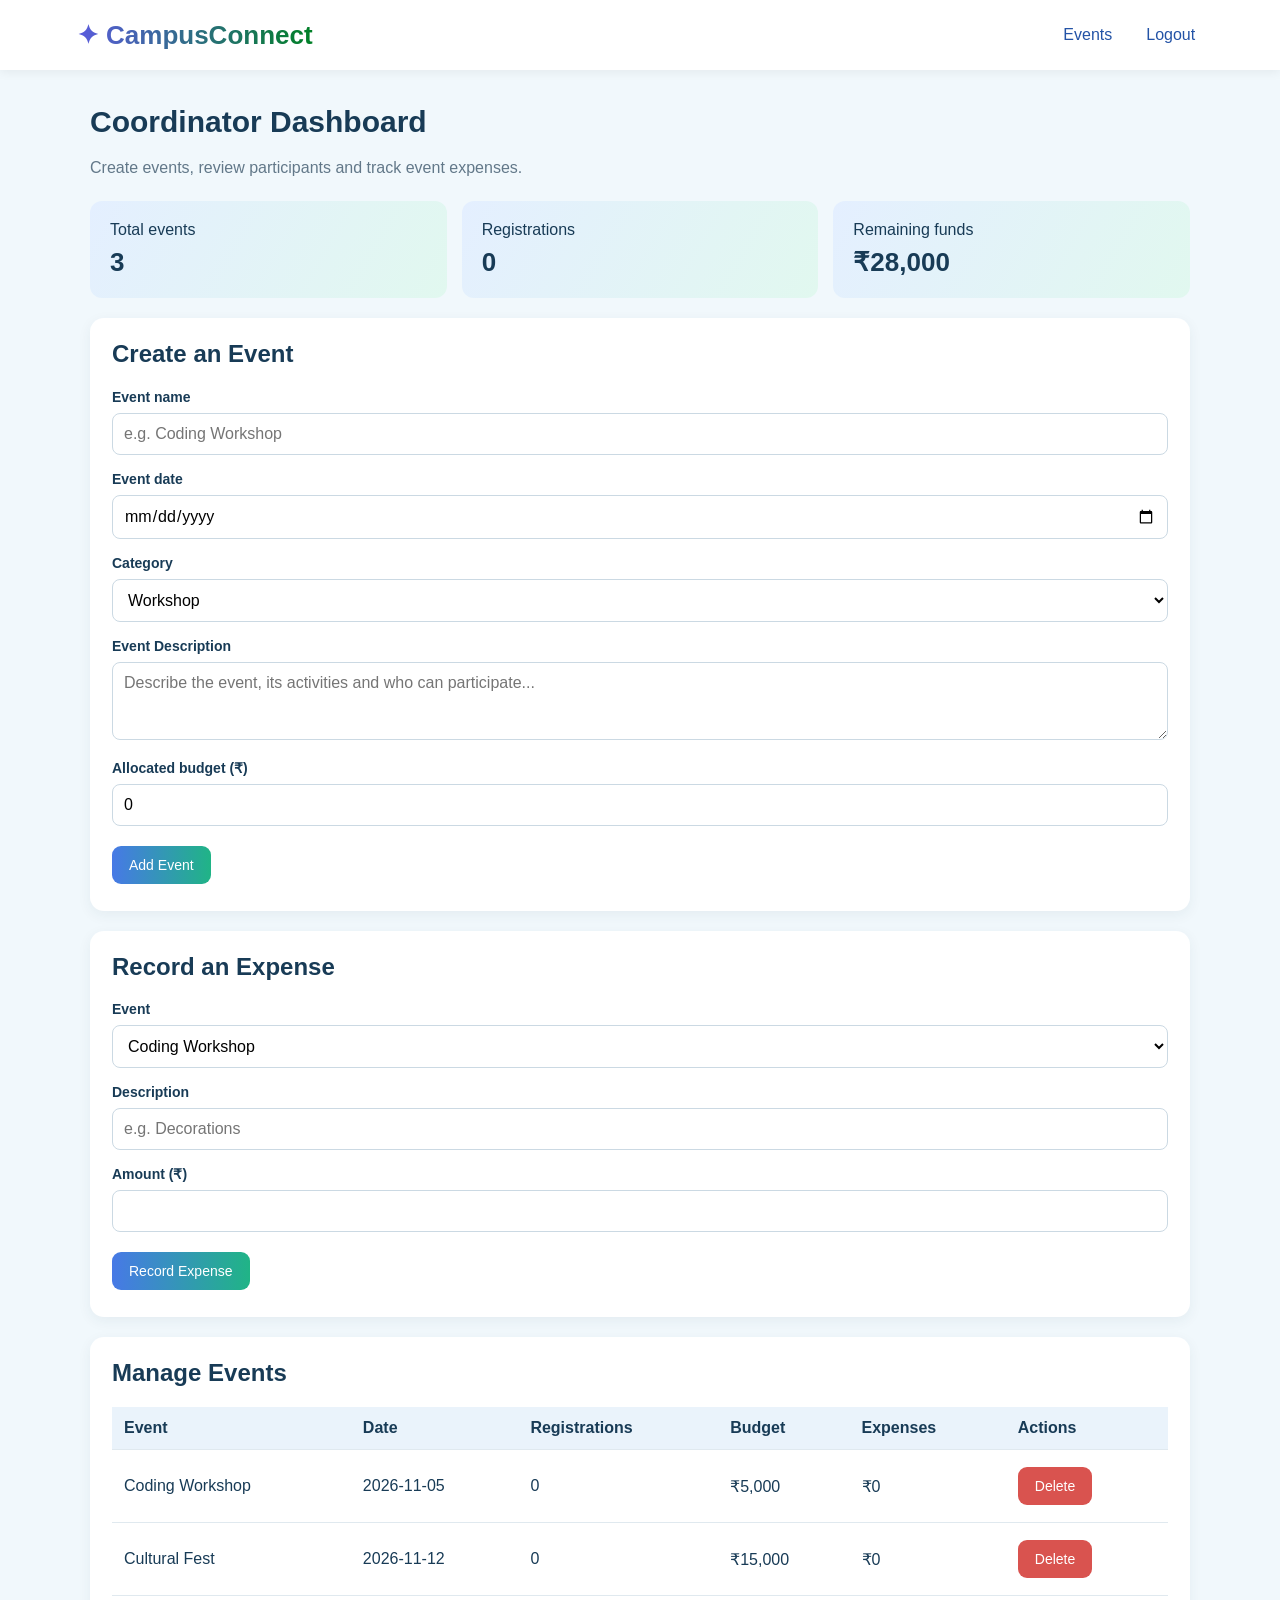
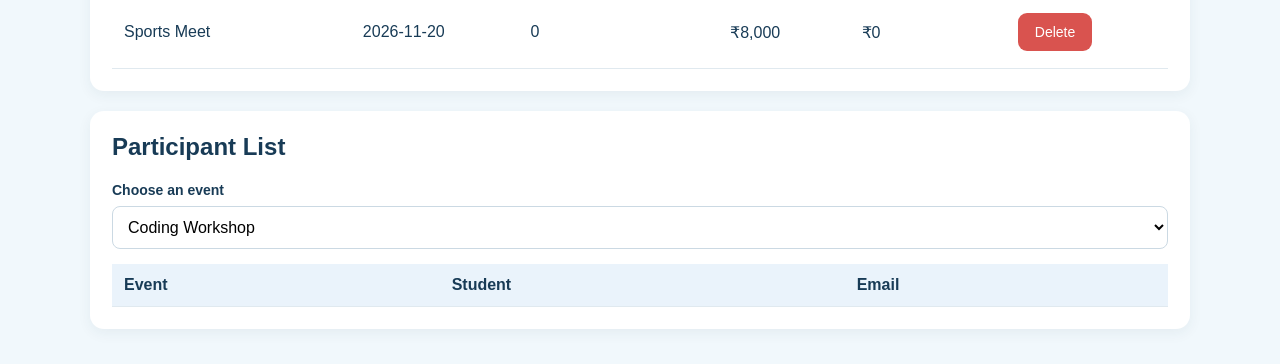
==== CoordinatorDashboard.html @ 4d2fc712 "Upload CampusConnect frontend my firt upload of website" ====
<!DOCTYPE html>
<html lang="en">

<head>
    <meta charset="UTF-8">
    <meta name="viewport" content="width=device-width, initial-scale=1.0">
    <title>Coordinator Dashboard | CampusConnect</title>
    <link rel="stylesheet" href="CoordinatorDashboard.css">
    <script src="app.js" defer></script>
</head>

<body>
    <header class="site-header">
        <a class="site-brand" href="index.html">✦ CampusConnect</a>
        <nav class="site-nav">
            <a href="Events.html">Events</a>
            <a href="#" data-logout>Logout</a>
        </nav>
    </header>

    <main class="page">
        <h1 class="page-title">Coordinator Dashboard</h1>
        <p class="muted">Create events, review participants and track event expenses.</p>

        <div class="stats">
            <div class="stat">Total events<strong id="coordEventCount">0</strong></div>
            <div class="stat">Registrations<strong id="coordRegCount">0</strong></div>
            <div class="stat">Remaining funds<strong id="coordBalance">₹0</strong></div>
        </div>

        <div class="panel">
            <h2>Create an Event</h2>
            <form id="createEventForm">
                <label for="newEventTitle">Event name</label>
                <input id="newEventTitle" required placeholder="e.g. Coding Workshop">

                <label for="newEventDate">Event date</label>
                <input id="newEventDate" type="date" required>

                <label for="newEventCategory">Category</label>
                <select id="newEventCategory">
                    <option>Workshop</option>
                    <option>Technical</option>
                    <option>Cultural</option>
                    <option>Sports</option>
                </select>
                <label for="newEventDescription">Event Description</label>
                <textarea id="newEventDescription" rows="3" required
                    placeholder="Describe the event, its activities and who can participate...">
</textarea>

                <label for="newEventBudget">Allocated budget (₹)</label>
                <input id="newEventBudget" type="number" min="0" value="0" required>

                <button class="btn" type="submit">Add Event</button>
            </form>
            <p id="createEventMessage" class="notice" hidden></p>
        </div>


        <div class="panel">
            <h2>Record an Expense</h2>
            <form id="expenseForm">
                <label for="expenseEvent">Event</label>
                <select id="expenseEvent" required></select>

                <label for="expenseDescription">Description</label>
                <input id="expenseDescription" required placeholder="e.g. Decorations">

                <label for="expenseAmount">Amount (₹)</label>
                <input id="expenseAmount" type="number" min="0.01" step="0.01" required>

                <button class="btn" type="submit">Record Expense</button>
            </form>
            <p id="expenseMessage" class="notice" hidden></p>
        </div>

        <div class="panel">
            <h2>Manage Events</h2>
            <div class="table-wrap">
                <table>
                    <thead>
                        <tr>
                            <th>Event</th>
                            <th>Date</th>
                            <th>Registrations</th>
                            <th>Budget</th>
                            <th>Expenses</th>
                            <th>Actions</th>
                        </tr>
                    </thead>
                    <tbody id="coordinatorEventTable"></tbody>
                </table>
            </div>
        </div>

        <div class="panel">
            <h2>Participant List</h2>
            <label for="participantEvent">Choose an event</label>
            <select id="participantEvent"></select>
            <div class="table-wrap">
                <table>
                    <thead>
                        <tr>
                            <th>Event</th>
                            <th>Student</th>
                            <th>Email</th>
                        </tr>
                    </thead>
                    <tbody id="participantTable"></tbody>
                </table>
            </div>
        </div>
    </main>
</body>

</html>
---- CoordinatorDashboard.css ----
@import url("common.css");
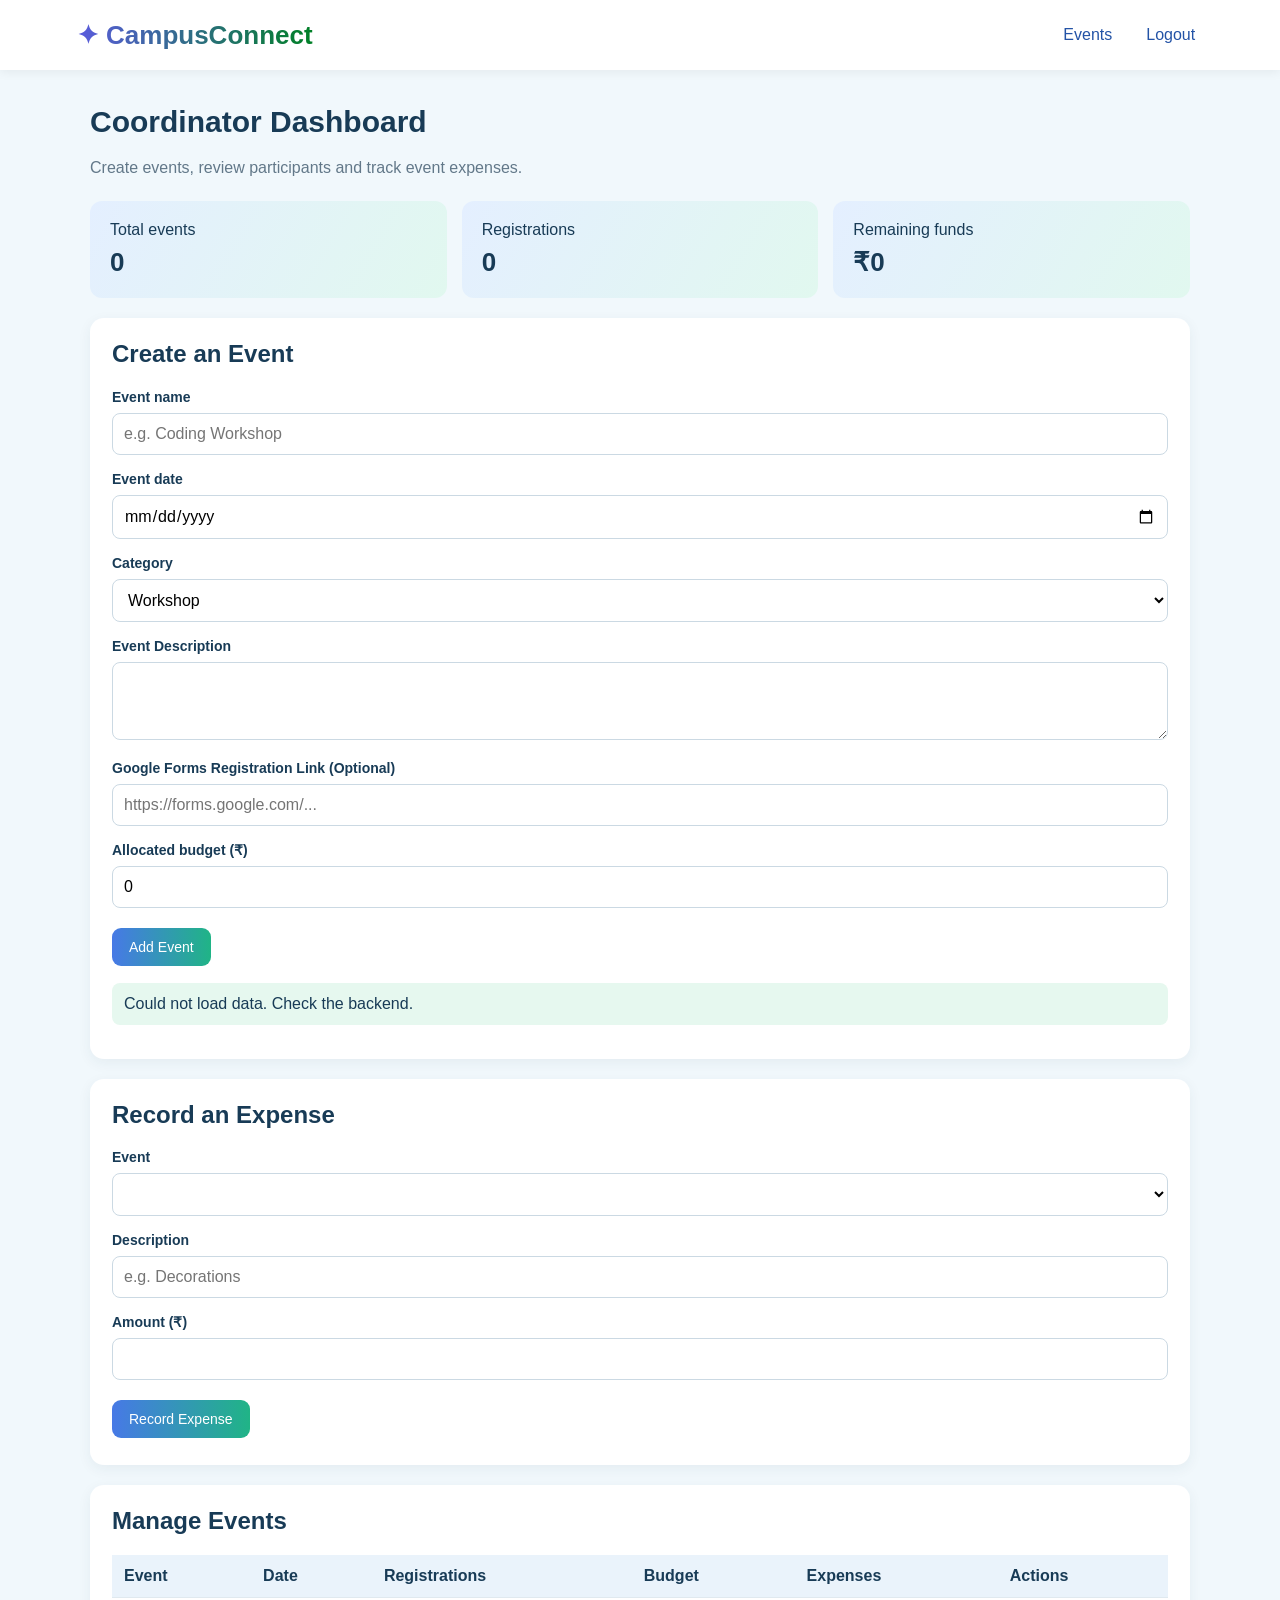
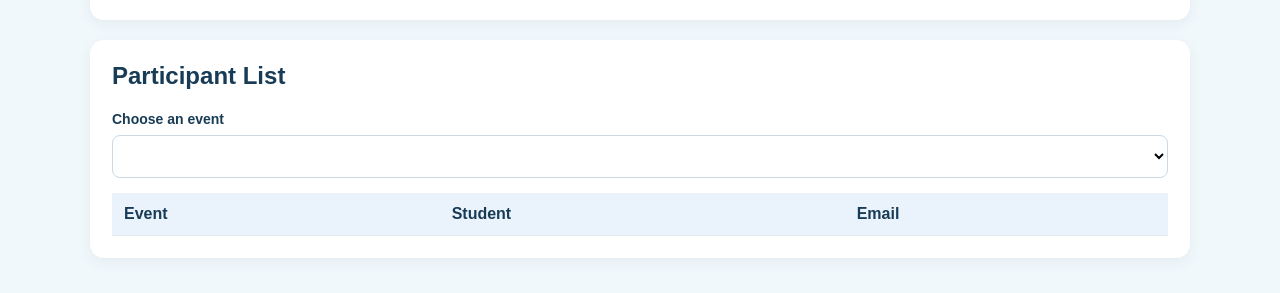
==== commit e457c913: "Update CampusConnect frontend and add Spring Boot backend" ====
--- a/CoordinatorDashboard.html
+++ b/CoordinatorDashboard.html
@@ -47,7 +47,9 @@
                 <label for="newEventDescription">Event Description</label>
                 <textarea id="newEventDescription" rows="3" required
                     placeholder="Describe the event, its activities and who can participate...">
-</textarea>
+                </textarea>
+                <label for="googleFormUrl"> Google Forms Registration Link (Optional)</label>
+                <input type="url" id="googleFormUrl" name="googleFormUrl" placeholder="https://forms.google.com/...">
 
                 <label for="newEventBudget">Allocated budget (₹)</label>
                 <input id="newEventBudget" type="number" min="0" value="0" required>
